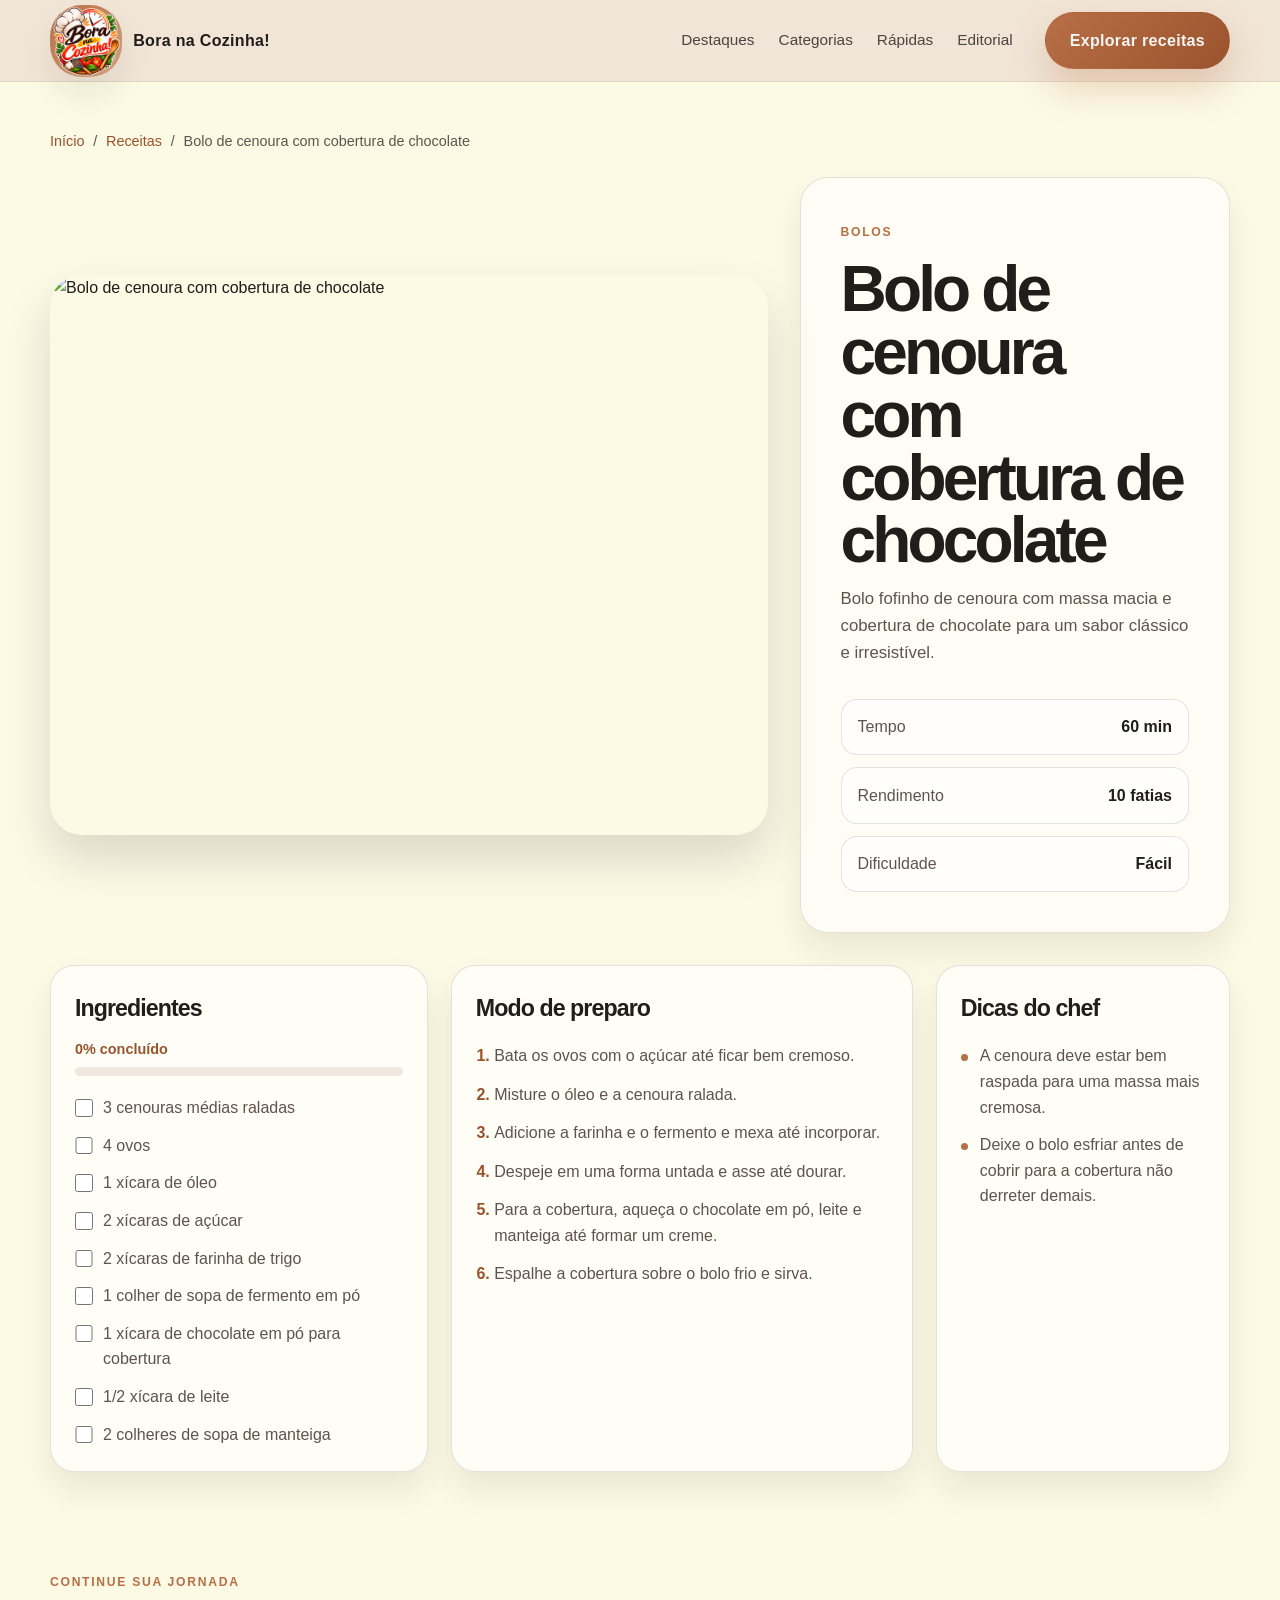
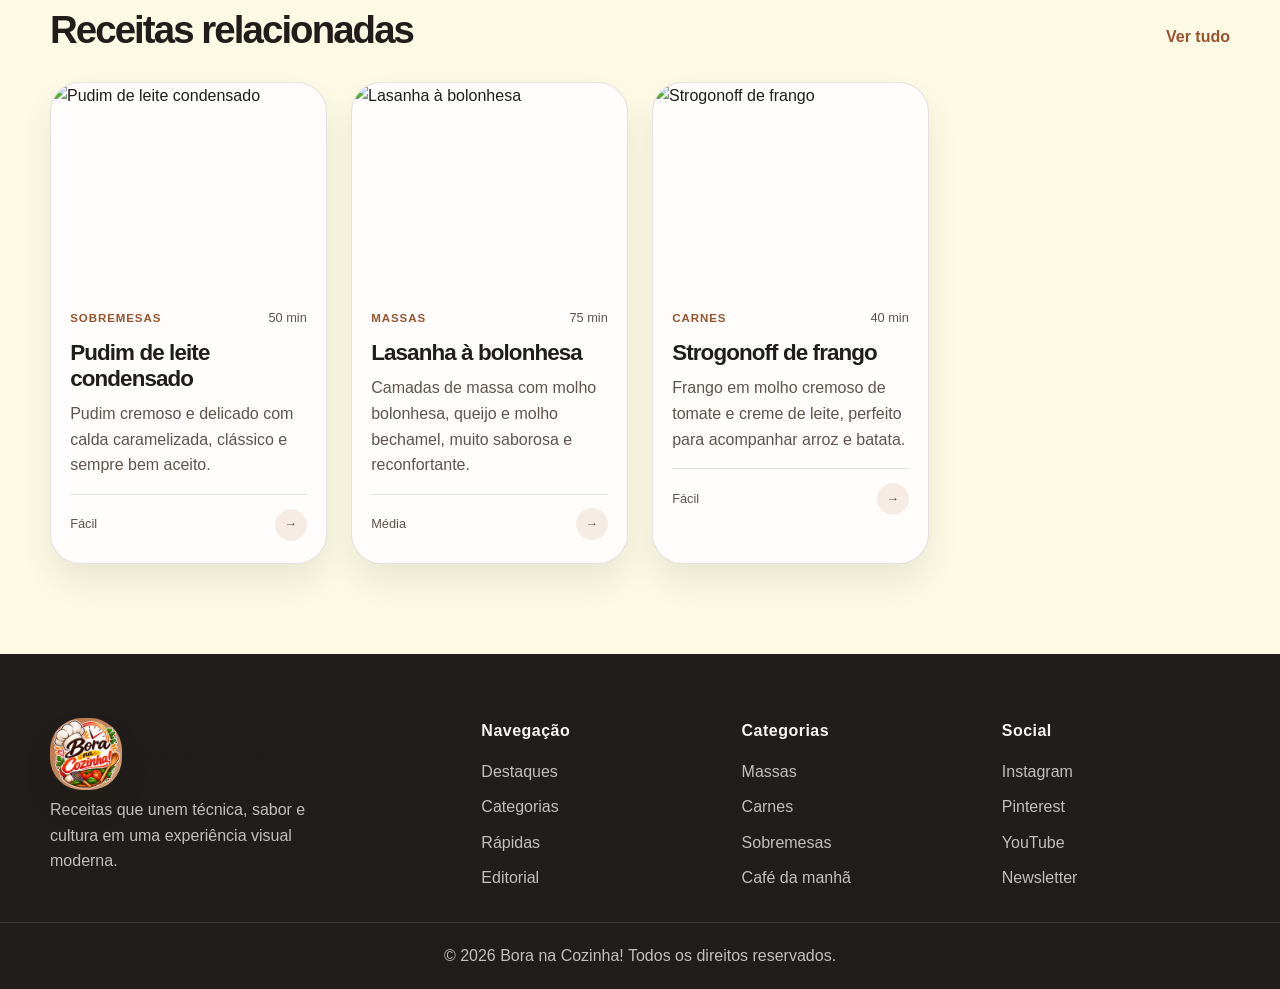
==== receita.html @ c33eedad "Add files via upload" ====
<!DOCTYPE html>
<html lang="pt-BR">
  <head>
    <meta charset="UTF-8" />
    <meta http-equiv="X-UA-Compatible" content="IE=edge" />
    <meta name="viewport" content="width=device-width, initial-scale=1.0" />
    <meta
      name="description"
      content="Receita detalhada com ingredientes, passos de preparo, dicas e receitas relacionadas."
    />

    <title>Bora na Cozinha!</title>
    <link rel="icon" type="image/png" href="assets/icons/ico.ico" /> <!-- Ícone do site -->
    <link rel="stylesheet" href="css/style.css" />
  </head>
  <body class="recipe-page">
    <!-- HEADER -->
    <header class="site-header" id="top">
      <div class="container header-inner">
        <a class="brand" href="index.html" aria-label="Voltar para a página inicial">
          <img class="brand-mark" src="assets/images/logo.png" alt="Logo do site" />
          <span class="brand-text">Bora na Cozinha!</span>
        </a>

        <nav class="site-nav" aria-label="Navegação principal">
          <a class="nav-link" href="index.html#featured">Destaques</a>
          <a class="nav-link" href="index.html#categories">Categorias</a>
          <a class="nav-link" href="index.html#quick">Rápidas</a>
          <a class="nav-link" href="index.html#journal">Editorial</a>
        </nav>

        <a class="btn btn-primary header-cta" href="index.html#featured">Explorar receitas</a>

        <button class="nav-toggle" type="button" aria-label="Abrir menu" aria-expanded="false">
          <span></span>
          <span></span>
          <span></span>
        </button>
      </div>
    </header>

    <!-- MAIN -->
    <main class="recipe-page-main">
      <div class="container">
        <nav class="breadcrumb" aria-label="Breadcrumb">
          <a href="index.html">Início</a>
          <span aria-hidden="true">/</span>
          <a href="index.html#featured">Receitas</a>
          <span aria-hidden="true">/</span>
          <span data-breadcrumb-current>Receita</span>
        </nav>
      </div>

      <article class="recipe-article" aria-labelledby="recipe-title">
        <div class="container recipe-layout">
          <div class="recipe-visual">
            <img
              src="https://images.unsplash.com/photo-1547592180-85f173990554?auto=format&fit=crop&w=1200&q=80"
              alt="Prato de receita"
              data-recipe-image
              loading="eager"
            />
          </div>

          <div class="recipe-summary">
            <p class="eyebrow eyebrow--muted" data-recipe-category>Categoria</p>
            <h1 id="recipe-title" data-recipe-name>Receita</h1>
            <p class="recipe-description" data-recipe-description></p>

            <ul class="recipe-meta-list" aria-label="Informações da receita">
              <li><span>Tempo</span><strong data-recipe-time>--</strong></li>
              <li><span>Rendimento</span><strong data-recipe-yield>--</strong></li>
              <li><span>Dificuldade</span><strong data-recipe-difficulty>--</strong></li>
            </ul>
          </div>
        </div>

        <div class="container recipe-content">
          <section class="recipe-panel" aria-labelledby="ingredients-title">
            <div class="panel-heading ingredient-panel-heading">
              <h2 id="ingredients-title">Ingredientes</h2>
              <div class="ingredient-progress">
                <div class="ingredient-progress-status" aria-live="polite">
                  <span data-ingredient-progress-label>0% concluído</span>
                  <span data-ingredient-complete aria-hidden="true" hidden>✓</span>
                </div>
                <div
                  class="ingredient-progress-track"
                  data-ingredient-progress
                  role="progressbar"
                  aria-label="Progresso dos ingredientes"
                  aria-valuemin="0"
                  aria-valuemax="100"
                  aria-valuenow="0"
                >
                  <span class="ingredient-progress-fill" data-ingredient-progress-fill></span>
                </div>
              </div>
            </div>
            <ul class="ingredient-list" data-ingredients></ul>
          </section>

          <section class="recipe-panel" aria-labelledby="instructions-title">
            <div class="panel-heading">
              <h2 id="instructions-title">Modo de preparo</h2>
            </div>
            <ol class="instructions-list" data-instructions></ol>
          </section>

          <aside class="recipe-panel" aria-labelledby="tips-title">
            <div class="panel-heading">
              <h2 id="tips-title">Dicas do chef</h2>
            </div>
            <ul class="tips-list" data-tips></ul>
          </aside>
        </div>
      </article>

      <section class="section related-section">
        <div class="container">
          <div class="section-heading section-heading--split">
            <div>
              <p class="eyebrow eyebrow--muted">Continue sua jornada</p>
              <h2>Receitas relacionadas</h2>
            </div>
            <a class="text-link" href="index.html#featured">Ver tudo</a>
          </div>
          <div class="recipe-grid recipe-grid--compact" data-related-recipes></div>
        </div>
      </section>
    </main>

    <!-- FOOTER -->
    <footer class="site-footer">
      <div class="container footer-grid">
        <div class="footer-brand">
          <a class="brand" href="index.html">
            <img class="brand-mark" src="assets/images/logo.png" alt="Logo do site" />
            <span class="brand-text">Bora na Cozinha!</span>
          </a>
          <p>
            Receitas que unem técnica, sabor e cultura em uma experiência visual moderna.
          </p>
        </div>

        <div>
          <h3>Navegação</h3>
          <ul class="footer-links">
            <li><a href="index.html#featured">Destaques</a></li>
            <li><a href="index.html#categories">Categorias</a></li>
            <li><a href="index.html#quick">Rápidas</a></li>
            <li><a href="index.html#journal">Editorial</a></li>
          </ul>
        </div>

        <div>
          <h3>Categorias</h3>
          <ul class="footer-links">
            <li><a href="receita.html?id=massa-cremosa-parmesao">Massas</a></li>
            <li><a href="receita.html?id=frango-crocante">Carnes</a></li>
            <li><a href="receita.html?id=brownie-de-chocolate">Sobremesas</a></li>
            <li><a href="receita.html?id=panquecas-americanas">Café da manhã</a></li>
          </ul>
        </div>

        <div>
          <h3>Social</h3>
          <ul class="footer-links">
            <li><a href="#" aria-label="Instagram">Instagram</a></li>
            <li><a href="#" aria-label="Pinterest">Pinterest</a></li>
            <li><a href="#" aria-label="YouTube">YouTube</a></li>
            <li><a href="#" aria-label="Newsletter">Newsletter</a></li>
          </ul>
        </div>
      </div>

      <div class="footer-bottom">
        <div class="container">
          <p>© 2026 Bora na Cozinha! Todos os direitos reservados.</p>
        </div>
      </div>
    </footer>

    <script src="js/script.js"></script>
  </body>
</html>
---- css/style.css ----
:root {
  --color-bg: #fcf9e5;
  --color-surface: #fffdfb;
  --color-surface-strong: #f0e7df;
  --color-surface-muted: rgba(255, 255, 255, 0.7);
  --color-background-dark: #171613;
  --color-background-dark-alt: #211d1a;
  --color-text: #201d1a;
  --color-text-soft: #5f544d;
  --color-text-inverse: #f8f5f3;
  --color-primary: #b86f46;
  --color-primary-strong: #9a532d;
  --color-accent: #e6b88d;
  --color-line: rgba(32, 29, 26, 0.12);
  --color-shadow: rgba(25, 20, 15, 0.14);
  --shadow-soft: 0 24px 48px rgba(23, 22, 19, 0.14);
  --shadow-card: 0 18px 32px rgba(25, 20, 15, 0.08);
  --radius-lg: 30px;
  --radius-md: 22px;
  --radius-sm: 12px;
  --container: min(1180px, calc(100% - 2rem));
  --transition: 220ms ease;
  --header-height: 82px;
}

* {
  box-sizing: border-box;
}

html {
  scroll-behavior: smooth;
}

body {
  margin: 0;
  font-family: Inter, "Segoe UI", sans-serif;
  background: var(--color-bg);
  color: var(--color-text);
  line-height: 1.6;
}

img {
  max-width: 100%;
  display: block;
}

a {
  color: inherit;
  text-decoration: none;
}

button,
input,
textarea,
select {
  font: inherit;
}

button {
  cursor: pointer;
}

p,
h1,
h2,
h3,
ul,
ol {
  margin-top: 0;
}

.container {
  width: var(--container);
  margin: 0 auto;
}

.site-header {
  position: sticky;
  top: 0;
  z-index: 40;
  height: var(--header-height);
  display: flex;
  align-items: center;
  background: #f1e5d7;
  border-bottom: 1px solid rgba(32, 29, 26, 0.08);
  transition: background-color var(--transition), box-shadow var(--transition), border-color var(--transition), backdrop-filter var(--transition);
}

.site-header.scrolled {
  background: rgba(17, 16, 13, 0.8);
  border-color: rgba(255, 255, 255, 0.08);
  backdrop-filter: blur(14px);
  box-shadow: 0 10px 24px rgba(17, 16, 13, 0.16);
}

.site-header:not(.scrolled) {
  background: #f1e5d7;
}

.header-inner {
  display: flex;
  align-items: center;
  justify-content: space-between;
  gap: 1rem;
  width: var(--container);
  min-height: 100%;
}

.brand {
  display: inline-flex;
  align-items: center;
  gap: 0.7rem;
  color: var(--color-text);
  font-weight: 700;
  letter-spacing: 0.02em;
  position: relative;
  z-index: 1;
  transition: color var(--transition);
}

.site-header.scrolled .brand {
  color: var(--color-text-inverse);
}

.brand-mark {
  width: 4.5rem;
  height: 4.5rem;
  border-radius: 2rem;
  display: inline-flex;
  align-items: center;
  justify-content: center;
  background: linear-gradient(135deg, var(--color-primary), #d2a27c);
  color: var(--color-text-inverse);
  font-size: 0.9rem;
  box-shadow: var(--shadow-card);
}

.brand-text {
  white-space: nowrap;
}

.site-nav {
  display: flex;
  align-items: center;
  gap: 1.5rem;
  color: rgba(32, 29, 26, 0.8);
  margin-left: auto;
  margin-right: 1rem;
  transition: color var(--transition);
}

.site-header.scrolled .site-nav {
  color: rgba(255, 255, 255, 0.82);
}

.nav-link {
  position: relative;
  font-size: 0.96rem;
  transition: opacity var(--transition), color var(--transition);
}

.nav-link::after {
  content: "";
  position: absolute;
  left: 0;
  bottom: -0.35rem;
  width: 100%;
  height: 1px;
  background: currentColor;
  transform: scaleX(0);
  transform-origin: left;
  transition: transform var(--transition);
}

.nav-link:hover::after,
.nav-link:focus-visible::after {
  transform: scaleX(1);
}

.header-cta {
  display: inline-flex;
  align-items: center;
  justify-content: center;
}

.nav-toggle {
  width: 2.75rem;
  height: 2.75rem;
  border: 1px solid rgba(32, 29, 26, 0.18);
  background: rgba(255, 255, 255, 0.18);
  border-radius: 50%;
  display: none;
  align-items: center;
  justify-content: center;
  flex-direction: column;
  gap: 0.3rem;
  padding: 0.55rem;
  transition: border-color var(--transition), background-color var(--transition);
}

.site-header.scrolled .nav-toggle {
  border-color: rgba(255, 255, 255, 0.28);
  background: rgba(255, 255, 255, 0.04);
}

.nav-toggle span {
  display: block;
  width: 1.1rem;
  height: 2px;
  background: var(--color-text);
  border-radius: 999px;
  transition: transform var(--transition), opacity var(--transition), background-color var(--transition);
}

.site-header.scrolled .nav-toggle span {
  background: var(--color-text-inverse);
}

.nav-toggle.is-open span:nth-child(1) {
  transform: translateY(6px) rotate(45deg);
}

.nav-toggle.is-open span:nth-child(2) {
  opacity: 0;
}

.nav-toggle.is-open span:nth-child(3) {
  transform: translateY(-6px) rotate(-45deg);
}

.hero {
  position: relative;
  min-height: 760px;
  display: flex;
  align-items: center;
  overflow: hidden;
  background: var(--color-background-dark);
}

.hero-media,
.hero-overlay {
  position: absolute;
  inset: 0;
}

.hero-media {
  position: absolute;
  inset: 0;
  overflow: hidden;
  transform: scale(1.08);
  animation: heroZoom 14s ease-in-out infinite alternate;
}

.hero-media video {
  width: 100%;
  height: 100%;
  object-fit: cover;
  object-position: center;
  display: block;
}

.hero-overlay {
  background: linear-gradient(90deg, rgba(16, 13, 10, 0.78) 0%, rgba(16, 13, 10, 0.68) 35%, rgba(16, 13, 10, 0.4) 100%);
}

.hero-inner {
  position: relative;
  z-index: 1;
  width: var(--container);
  display: grid;
  grid-template-columns: 1.3fr 0.7fr;
  align-items: end;
  gap: 3rem;
  padding: 7rem 0 4rem;
}

.hero-copy {
  color: var(--color-text-inverse);
  max-width: 620px;
  opacity: 0;
  transform: translateY(26px);
  animation: fadeUp 0.8s ease forwards 0.18s;
}

.eyebrow {
  display: inline-flex;
  align-items: center;
  gap: 0.5rem;
  margin-bottom: 1rem;
  font-size: 0.76rem;
  font-weight: 700;
  letter-spacing: 0.14em;
  text-transform: uppercase;
  color: var(--color-accent);
}

.eyebrow--muted {
  color: var(--color-primary);
}

.hero-copy h1 {
  margin-bottom: 1rem;
  font-size: clamp(2.8rem, 4vw, 5.2rem);
  line-height: 0.97;
  letter-spacing: -0.06em;
  max-width: 560px;
}

.hero-text {
  max-width: 550px;
  color: rgba(255, 255, 255, 0.8);
  font-size: clamp(1.05rem, 1.5vw, 1.25rem);
  margin-bottom: 2rem;
}

.hero-actions {
  display: flex;
  flex-wrap: wrap;
  gap: 1rem;
  margin-bottom: 2rem;
  opacity: 0;
  transform: translateY(18px);
  animation: fadeUp 0.8s ease forwards 0.5s;
}

.btn {
  display: inline-flex;
  align-items: center;
  justify-content: center;
  padding: 0.9rem 1.5rem;
  border-radius: 999px;
  border: 1px solid transparent;
  font-weight: 700;
  letter-spacing: 0.02em;
  transition: transform var(--transition), box-shadow var(--transition), background-color var(--transition), border-color var(--transition);
}

.btn:hover,
.btn:focus-visible {
  transform: translateY(-2px);
}

.btn-primary {
  background: linear-gradient(135deg, var(--color-primary), var(--color-primary-strong));
  color: var(--color-text-inverse);
  box-shadow: 0 18px 36px rgba(184, 111, 70, 0.28);
}

.btn-secondary {
  border-color: rgba(255, 255, 255, 0.34);
  background: rgba(255, 255, 255, 0.05);
  color: var(--color-text-inverse);
}

.hero-meta {
  list-style: none;
  padding: 0;
  margin: 0;
  display: flex;
  flex-wrap: wrap;
  gap: 1.2rem;
  opacity: 0;
  transform: translateY(16px);
  animation: fadeUp 0.8s ease forwards 0.7s;
}

.hero-meta li {
  display: flex;
  flex-direction: column;
  min-width: 90px;
  color: rgba(255, 255, 255, 0.8);
}

.hero-meta strong {
  display: block;
  color: var(--color-text-inverse);
  font-size: 1.1rem;
}

.hero-panel {
  justify-self: end;
  width: min(100%, 390px);
  opacity: 0;
  transform: translateY(24px) scale(0.98);
  animation: fadeUp 0.9s ease forwards 0.4s;
}

.panel-card {
  display: block;
  background: rgba(255, 255, 255, 0.1);
  border: 1px solid rgba(255, 255, 255, 0.2);
  border-radius: var(--radius-lg);
  backdrop-filter: blur(10px);
  box-shadow: var(--shadow-soft);
  padding: 1.5rem;
  color: var(--color-text-inverse);
}

.panel-card--feature {
  transition: transform 180ms ease, background-color 180ms ease, border-color 180ms ease, box-shadow 180ms ease;
}

.panel-card--feature:hover,
.panel-card--feature:focus-visible {
  transform: translateY(-3px);
  background: rgba(255, 255, 255, 0.14);
  border-color: rgba(255, 255, 255, 0.4);
  box-shadow: 0 18px 42px rgba(0, 0, 0, 0.24);
}

.panel-card h2 {
  margin-bottom: 0.8rem;
  font-size: clamp(1.5rem, 2vw, 2rem);
  line-height: 1.1;
}

.panel-card p {
  color: rgba(255, 255, 255, 0.78);
}

.panel-label {
  color: var(--color-accent);
  margin-bottom: 0.7rem;
  font-weight: 700;
  letter-spacing: 0.08em;
  text-transform: uppercase;
  font-size: 0.72rem;
}

.panel-meta {
  display: flex;
  flex-wrap: wrap;
  gap: 0.5rem;
  margin-top: 1rem;
}

.panel-meta span {
  display: inline-flex;
  padding: 0.45rem 0.7rem;
  border-radius: 999px;
  background: rgba(255, 255, 255, 0.08);
}

.section {
  padding: clamp(4.5rem, 7vw, 6.5rem) 0;
}

.section--soft {
  background: rgba(255, 255, 255, 0.36);
}

.section-heading {
  margin-bottom: 2rem;
}

.section-heading h2 {
  margin-bottom: 0;
  font-size: clamp(2.1rem, 3vw, 3.2rem);
  line-height: 1.08;
  letter-spacing: -0.05em;
}

.section-heading--split {
  display: flex;
  align-items: flex-end;
  justify-content: space-between;
  gap: 1rem;
}

.text-link {
  color: var(--color-primary-strong);
  font-weight: 700;
}

.text-link:hover {
  transform: translateY(-3px);
  box-shadow: 0 10px 20px rgba(0, 0, 0, 0.2);
}

.recipe-grid {
  display: grid;
  grid-template-columns: repeat(3, minmax(0, 1fr));
  gap: 1.5rem;
}

.recipe-grid--compact {
  grid-template-columns: repeat(4, minmax(0, 1fr));
}

.recipe-card {
  display: block;
  background: var(--color-surface);
  border: 1px solid var(--color-line);
  border-radius: var(--radius-lg);
  overflow: hidden;
  box-shadow: var(--shadow-card);
  transition: transform var(--transition), box-shadow var(--transition), border-color var(--transition);
}

.recipe-card:hover,
.recipe-card:focus-within {
  transform: translateY(-6px);
  box-shadow: 0 20px 38px rgba(26, 21, 16, 0.12);
  border-color: rgba(184, 111, 70, 0.22);
}

.recipe-card__media {
  position: relative;
  overflow: hidden;
  aspect-ratio: 4 / 3;
}

.recipe-card__media img {
  width: 100%;
  height: 100%;
  object-fit: cover;
  transition: transform 550ms ease;
}

.recipe-card:hover .recipe-card__media img,
.recipe-card:focus-within .recipe-card__media img {
  transform: scale(1.06);
}

.recipe-card__body {
  padding: 1.2rem 1.2rem 1.4rem;
}

.recipe-card__topline {
  display: flex;
  justify-content: space-between;
  align-items: center;
  gap: 0.75rem;
  margin-bottom: 0.7rem;
}

.recipe-card__category {
  font-size: 0.72rem;
  letter-spacing: 0.08em;
  text-transform: uppercase;
  color: var(--color-primary-strong);
  font-weight: 700;
}

.recipe-card__time {
  font-size: 0.8rem;
  color: var(--color-text-soft);
}

.recipe-card h3 {
  font-size: 1.4rem;
  line-height: 1.15;
  letter-spacing: -0.04em;
  margin-bottom: 0.6rem;
}

.recipe-card p {
  color: var(--color-text-soft);
  margin-bottom: 1rem;
}

.recipe-card__meta {
  display: flex;
  justify-content: space-between;
  align-items: center;
  gap: 0.5rem;
  padding-top: 0.85rem;
  border-top: 1px solid var(--color-line);
}

.recipe-card__meta span {
  font-size: 0.8rem;
  color: var(--color-text-soft);
}

.recipe-card__cta {
  display: inline-flex;
  align-items: center;
  justify-content: center;
  width: 2rem;
  height: 2rem;
  border-radius: 50%;
  background: rgba(184, 111, 70, 0.12);
  color: var(--color-primary-strong);
  font-size: 1.2rem;
}

.category-grid {
  display: grid;
  grid-template-columns: repeat(7, minmax(0, 1fr));
  gap: 1rem;
}

.category-card {
  display: flex;
  flex-direction: column;
  gap: 1rem;
  min-height: 230px;
  padding: 1.15rem;
  border-radius: var(--radius-md);
  background: var(--color-surface);
  border: 1px solid var(--color-line);
  box-shadow: var(--shadow-card);
  transition: transform var(--transition), box-shadow var(--transition);
}

.category-card:hover,
.category-card:focus-within {
  transform: translateY(-4px);
  box-shadow: 0 20px 32px rgba(26, 21, 16, 0.1);
}

.category-surface {
  width: 100%;
  height: 110px;
  border-radius: 18px;
  display: block;
  background-size: cover;
  background-position: center;
  filter: saturate(0.88);
}

.category-surface--cafe {
  background: linear-gradient(135deg, rgba(165, 121, 81, 0.88), rgba(115, 67, 38, 0.85)), url('https://images.unsplash.com/photo-1495474472287-4d71bcdd2085?auto=format&fit=crop&w=900&q=80') center/cover;
}

.category-surface--massas {
  background: linear-gradient(135deg, rgba(138, 91, 58, 0.78), rgba(61, 41, 31, 0.82)), url('https://images.unsplash.com/photo-1555949258-eb67b1ef0ceb?auto=format&fit=crop&w=900&q=80') center/cover;
}

.category-surface--carnes {
  background: linear-gradient(135deg, rgba(126, 60, 37, 0.8), rgba(59, 32, 24, 0.82)), url('https://images.unsplash.com/photo-1529692236671-f1f6cf9683ba?auto=format&fit=crop&w=900&q=80') center/cover;
}

.category-surface--sobremesas {
  background: linear-gradient(135deg, rgba(134, 90, 116, 0.8), rgba(76, 38, 62, 0.82)), url('https://images.unsplash.com/photo-1551024601-bec78aea704b?auto=format&fit=crop&w=900&q=80') center/cover;
}

.category-surface--bolos {
  background: linear-gradient(135deg, rgba(192, 147, 116, 0.8), rgba(128, 89, 56, 0.82)), url('https://images.unsplash.com/photo-1483695028939-5bb13f8648b0?auto=format&fit=crop&w=900&q=80') center/cover;
}

.category-surface--bebidas {
  background: linear-gradient(135deg, rgba(95, 120, 129, 0.8), rgba(43, 62, 71, 0.82)), url('https://images.unsplash.com/photo-1513558161293-cdaf765ed2fd?auto=format&fit=crop&w=900&q=80') center/cover;
}

.category-surface--rapidas {
  background: linear-gradient(135deg, rgba(132, 145, 98, 0.8), rgba(59, 74, 48, 0.82)), url('https://images.unsplash.com/photo-1540189549336-e6e99c3679fe?auto=format&fit=crop&w=900&q=80') center/cover;
}

.category-card h3 {
  font-size: 1.15rem;
  margin-bottom: 0.45rem;
}

.category-card p {
  color: var(--color-text-soft);
  font-size: 0.92rem;
}

.editorial {
  padding-top: 0;
}

.editorial-grid {
  display: grid;
  grid-template-columns: 1.2fr 0.8fr;
  align-items: center;
  gap: 2rem;
  background: var(--color-surface);
  border: 1px solid var(--color-line);
  border-radius: 32px;
  overflow: hidden;
  box-shadow: var(--shadow-card);
}

.editorial-visual img {
  width: 100%;
  height: 100%;
  min-height: 540px;
  object-fit: cover;
}

.editorial-copy {
  padding: clamp(2rem, 4vw, 4rem);
}

.editorial-copy h2 {
  font-size: clamp(2.2rem, 4vw, 3.3rem);
  line-height: 1.04;
  letter-spacing: -0.06em;
  margin-bottom: 1rem;
}

.editorial-copy p {
  color: var(--color-text-soft);
}

.mini-metrics {
  margin-top: 2rem;
  display: grid;
  grid-template-columns: repeat(3, minmax(0, 1fr));
  gap: 1rem;
}

.mini-metrics div {
  display: flex;
  flex-direction: column;
  gap: 0.2rem;
  padding: 1rem 0.75rem;
  border-radius: 16px;
  background: var(--color-surface-strong);
}

.mini-metrics strong {
  font-size: clamp(1.5rem, 3vw, 2rem);
  line-height: 1;
  color: var(--color-text);
}

.mini-metrics span {
  font-size: 0.83rem;
  color: var(--color-text-soft);
}

.cta-section {
  padding-top: 0;
}

.cta-box {
  background: linear-gradient(135deg, rgba(26, 22, 18, 1), rgba(52, 40, 34, 0.92));
  border-radius: 32px;
  padding: clamp(2rem, 4vw, 3.5rem);
  display: flex;
  align-items: center;
  justify-content: space-between;
  gap: 1.5rem;
  color: var(--color-text-inverse);
  box-shadow: var(--shadow-soft);
}

.cta-box h2 {
  margin: 0;
  font-size: clamp(2rem, 4vw, 3rem);
  letter-spacing: -0.05em;
  line-height: 1.05;
}

.site-footer {
  background: var(--color-background-dark-alt);
  color: var(--color-text-inverse);
  padding-top: 4rem;
}

.footer-grid {
  display: grid;
  grid-template-columns: 1.4fr 0.8fr 0.8fr 0.8fr;
  gap: 2rem;
}

.footer-brand {
  margin-right: auto;
}

.footer-brand p {
  max-width: 32ch;
  color: rgba(255, 255, 255, 0.72);
}

.site-footer h3 {
  margin-bottom: 1rem;
  font-size: 1rem;
  letter-spacing: 0.03em;
}

.footer-links {
  list-style: none;
  margin: 0;
  padding: 0;
  display: grid;
  gap: 0.6rem;
}

.footer-links a {
  color: rgba(255, 255, 255, 0.72);
  transition: color var(--transition);
}

.footer-links a:hover,
.footer-links a:focus-visible {
  color: var(--color-text-inverse);
}

.footer-bottom {
  margin-top: 2rem;
  border-top: 1px solid rgba(255, 255, 255, 0.12);
  padding: 1.25rem 0;
}

.footer-bottom p {
  margin: 0;
  color: rgba(255, 255, 255, 0.72);
  text-align: center;
}

.recipe-page {
  background: var(--color-bg);
}

.recipe-page-main {
  padding-top: 2rem;
}

.breadcrumb {
  display: flex;
  align-items: center;
  flex-wrap: wrap;
  gap: 0.55rem;
  color: var(--color-text-soft);
  font-size: 0.9rem;
  padding-top: 1rem;
  padding-bottom: 1.5rem;
}

.breadcrumb a {
  color: var(--color-primary-strong);
}

.recipe-article {
  padding-bottom: 4rem;
}

.recipe-layout {
  display: grid;
  grid-template-columns: 1.25fr 0.75fr;
  gap: 2rem;
  align-items: center;
}

.recipe-visual img {
  width: 100%;
  height: 560px;
  object-fit: cover;
  border-radius: 32px;
  box-shadow: var(--shadow-soft);
}

.recipe-summary {
  background: rgba(255, 255, 255, 0.56);
  border: 1px solid var(--color-line);
  border-radius: 28px;
  padding: clamp(1.5rem, 4vw, 2.5rem);
  box-shadow: var(--shadow-card);
}

.recipe-summary h1 {
  font-size: clamp(2.3rem, 5vw, 4rem);
  line-height: 0.98;
  letter-spacing: -0.06em;
  margin-bottom: 0.9rem;
}

.recipe-description {
  color: var(--color-text-soft);
  font-size: 1.05rem;
}

.recipe-meta-list {
  list-style: none;
  margin: 2rem 0 0;
  padding: 0;
  display: grid;
  gap: 0.75rem;
}

.recipe-meta-list li {
  display: flex;
  justify-content: space-between;
  align-items: center;
  gap: 1rem;
  padding: 0.9rem 1rem;
  background: rgba(255, 255, 255, 0.7);
  border: 1px solid var(--color-line);
  border-radius: 16px;
}

.recipe-meta-list span {
  color: var(--color-text-soft);
}

.recipe-content {
  display: grid;
  grid-template-columns: 0.9fr 1.1fr 0.7fr;
  gap: 1.4rem;
  margin-top: 2rem;
}

.recipe-panel {
  background: rgba(255, 255, 255, 0.65);
  border: 1px solid var(--color-line);
  border-radius: 24px;
  padding: 1.5rem;
  box-shadow: var(--shadow-card);
}

.panel-heading h2 {
  font-size: 1.45rem;
  letter-spacing: -0.04em;
  margin-bottom: 1rem;
}

.ingredient-panel-heading {
  display: flex;
  flex-direction: column;
  align-items: stretch;
  gap: 0.65rem;
}

.ingredient-panel-heading h2 {
  margin-bottom: 0;
}

.ingredient-progress {
  display: grid;
  gap: 0.4rem;
  margin-bottom: 1.2rem;
  width: 100%;
  max-width: 100%;
}

.ingredient-progress-status {
  display: flex;
  align-items: center;
  justify-content: flex-end;
  gap: 0.35rem;
  color: var(--color-primary-strong);
  font-size: 0.9rem;
  font-weight: 700;
  justify-content: flex-start;
  white-space: nowrap;
}

.ingredient-progress-status [data-ingredient-complete] {
  font-size: 0.8em;
}

.ingredient-progress-track {
  height: 0.55rem;
  overflow: hidden;
  background: var(--color-surface-strong);
  border-radius: 999px;
}

.ingredient-progress-fill {
  display: block;
  width: 0;
  height: 100%;
  background: var(--color-primary);
  border-radius: inherit;
  transition: width 220ms ease;
}

.ingredient-list,
.tips-list {
  list-style: none;
  margin: 0;
  padding: 0;
  display: grid;
  gap: 0.75rem;
}

.ingredient-list li,
.tips-list li {
  position: relative;
  padding-left: 1.2rem;
  color: var(--color-text-soft);
}

.ingredient-list li::before,
.tips-list li::before {
  content: "";
  position: absolute;
  left: 0;
  top: 0.68rem;
  width: 0.45rem;
  height: 0.45rem;
  border-radius: 50%;
  background: var(--color-primary);
}

.ingredient-list li {
  padding-left: 0;
}

.ingredient-list li::before {
  display: none;
}

.ingredient-item {
  display: flex;
  align-items: flex-start;
  gap: 0.65rem;
  cursor: pointer;
}

.ingredient-item input {
  flex: 0 0 auto;
  width: 1.1rem;
  height: 1.1rem;
  margin: 0.25rem 0 0;
  accent-color: var(--color-primary-strong);
}

.ingredient-item input:checked + span {
  color: var(--color-text-soft);
  text-decoration: line-through;
}

.instructions-list {
  margin: 0;
  padding-left: 1.15rem;
  display: grid;
  gap: 0.8rem;
  color: var(--color-text-soft);
}

.instructions-list li::marker {
  color: var(--color-primary-strong);
  font-weight: 700;
}

.related-section {
  padding-top: 2rem;
}

@keyframes heroZoom {
  0% {
    transform: scale(1.08);
  }
  100% {
    transform: scale(1.15);
  }
}

@keyframes fadeUp {
  from {
    opacity: 0;
    transform: translateY(24px);
  }
  to {
    opacity: 1;
    transform: translateY(0);
  }
}

@media (max-width: 980px) {
  .site-nav {
    position: absolute;
    top: 100%;
    left: 50%;
    transform: translateX(-50%);
    width: min(92vw, 420px);
    background: rgba(21, 18, 16, 0.94);
    border: 1px solid rgba(255, 255, 255, 0.08);
    border-radius: 22px;
    padding: 1rem;
    display: none;
    flex-direction: column;
    align-items: flex-start;
    gap: 0.8rem;
    box-shadow: var(--shadow-soft);
  }

  .site-nav.is-open {
    display: flex;
  }

  .nav-toggle {
    display: inline-flex;
  }

  .header-cta {
    display: none;
  }

  .hero-inner,
  .recipe-layout,
  .editorial-grid,
  .recipe-content {
    grid-template-columns: 1fr;
  }

  .hero {
    min-height: 680px;
  }

  .hero-panel {
    justify-self: start;
  }

  .recipe-grid {
    grid-template-columns: repeat(2, minmax(0, 1fr));
  }

  .recipe-grid--compact {
    grid-template-columns: repeat(2, minmax(0, 1fr));
  }

  .category-grid {
    grid-template-columns: repeat(3, minmax(0, 1fr));
  }

  .footer-grid {
    grid-template-columns: repeat(2, minmax(0, 1fr));
  }
}

@media (max-width: 640px) {
  :root {
    --header-height: 72px;
  }

  .hero-copy h1 {
    max-width: 14ch;
  }

  .hero-meta {
    gap: 0.8rem;
  }

  .recipe-grid,
  .recipe-grid--compact,
  .category-grid,
  .mini-metrics,
  .footer-grid {
    grid-template-columns: 1fr;
  }

  .section-heading--split,
  .cta-box {
    flex-direction: column;
    align-items: flex-start;
  }

  .recipe-visual img {
    height: 400px;
  }

  .hero {
    min-height: 620px;
  }

  .brand-text {
    font-size: 0.92rem;
  }

  .ingredient-panel-heading {
    flex-direction: column;
    gap: 0.65rem;
  }

  .ingredient-progress {
    width: 100%;
  }

  .ingredient-progress-status {
    justify-content: flex-start;
  }

  .ingredient-list {
    gap: 0.9rem;
  }
}

@media (prefers-reduced-motion: reduce) {
  .ingredient-progress-fill {
    transition: none;
  }

  html {
    scroll-behavior: auto;
  }

  *, *::before, *::after {
    animation-duration: 0.01ms !important;
    animation-iteration-count: 1 !important;
    transition-duration: 0.01ms !important;
    scroll-behavior: auto !important;
  }
}
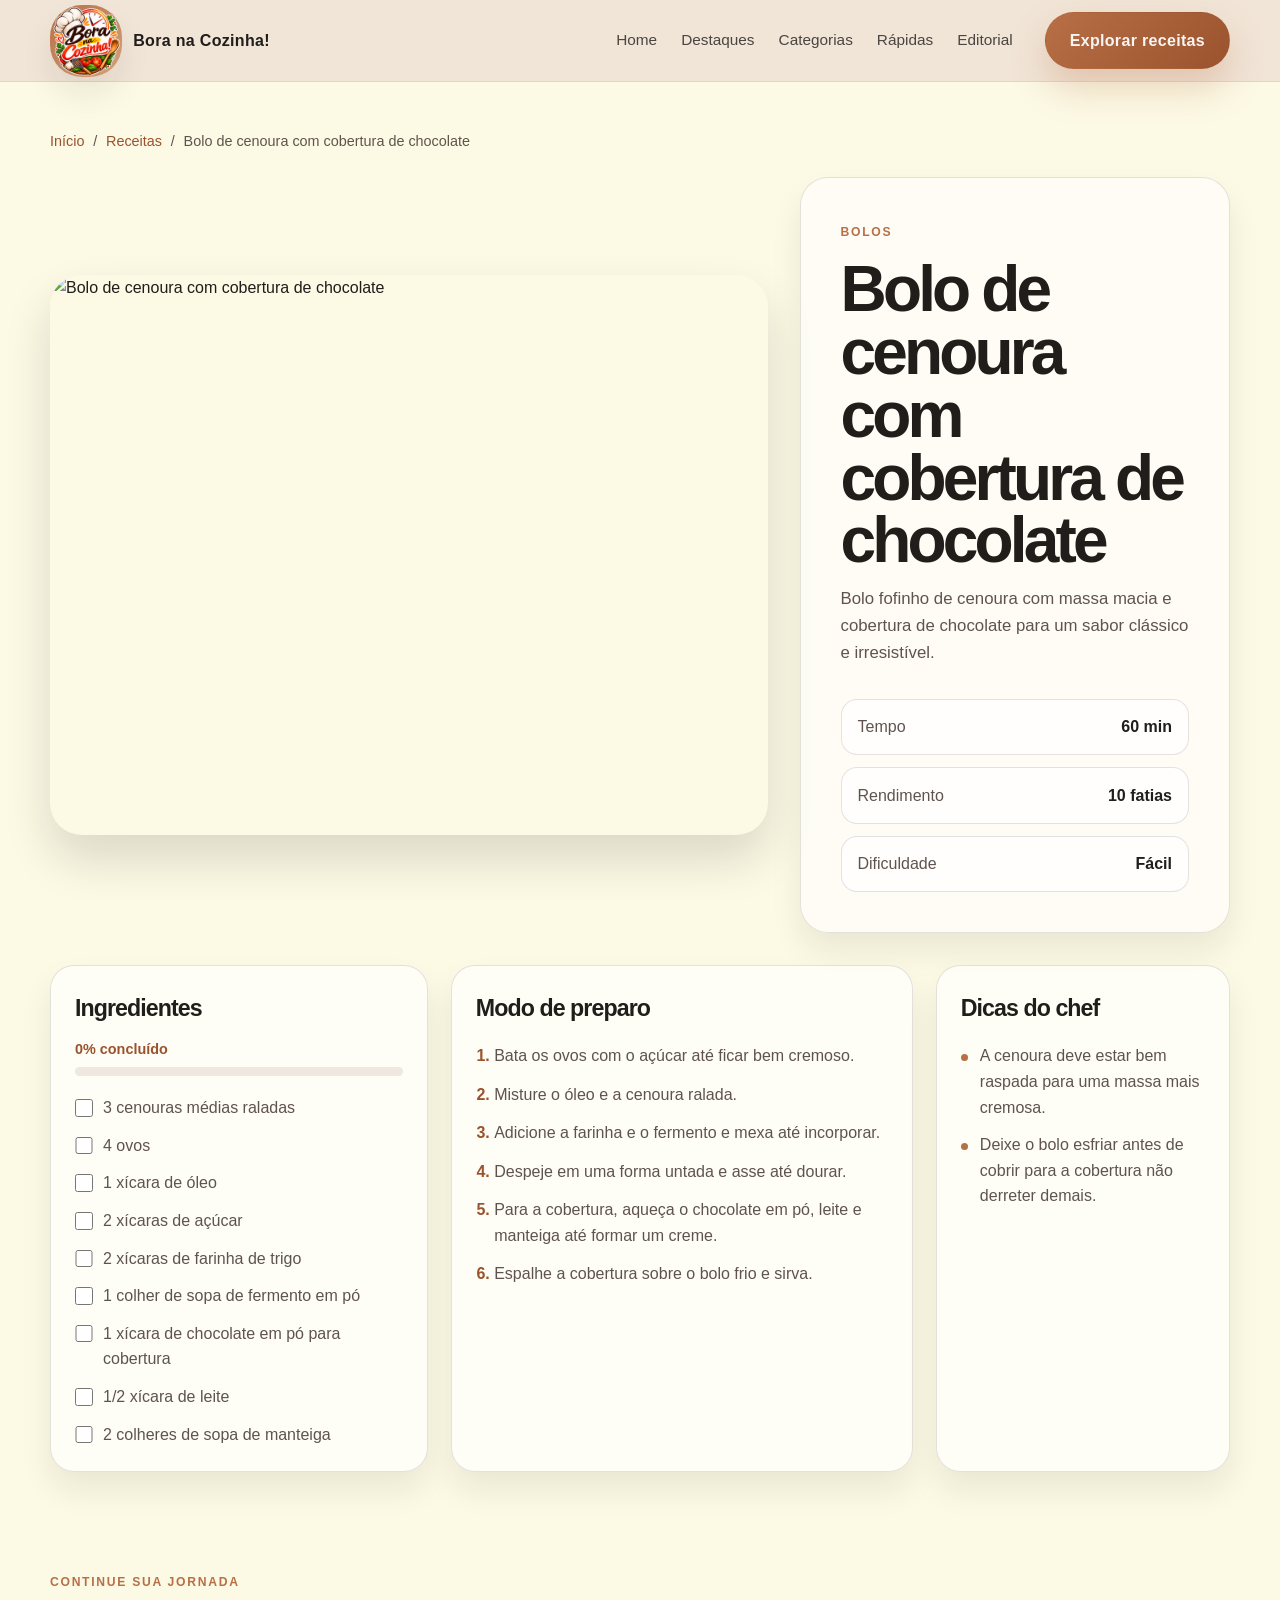
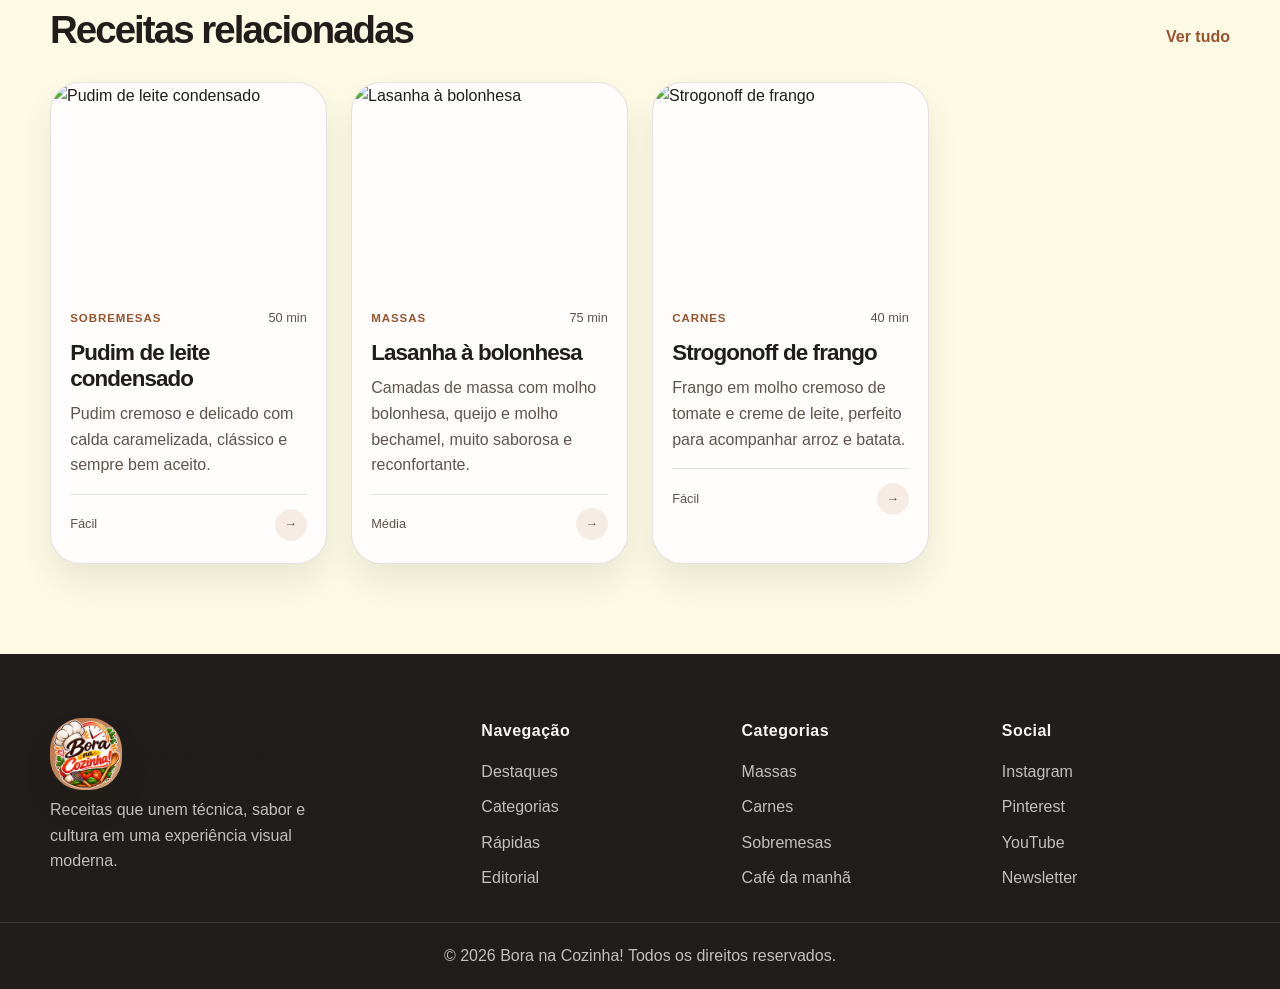
==== commit 2a10d027: "Add files via upload Atual code" ====
--- a/receita.html
+++ b/receita.html
@@ -23,6 +23,7 @@
         </a>
 
         <nav class="site-nav" aria-label="Navegação principal">
+          <a class="nav-link" href="index.html">Home</a>
           <a class="nav-link" href="index.html#featured">Destaques</a>
           <a class="nav-link" href="index.html#categories">Categorias</a>
           <a class="nav-link" href="index.html#quick">Rápidas</a>
